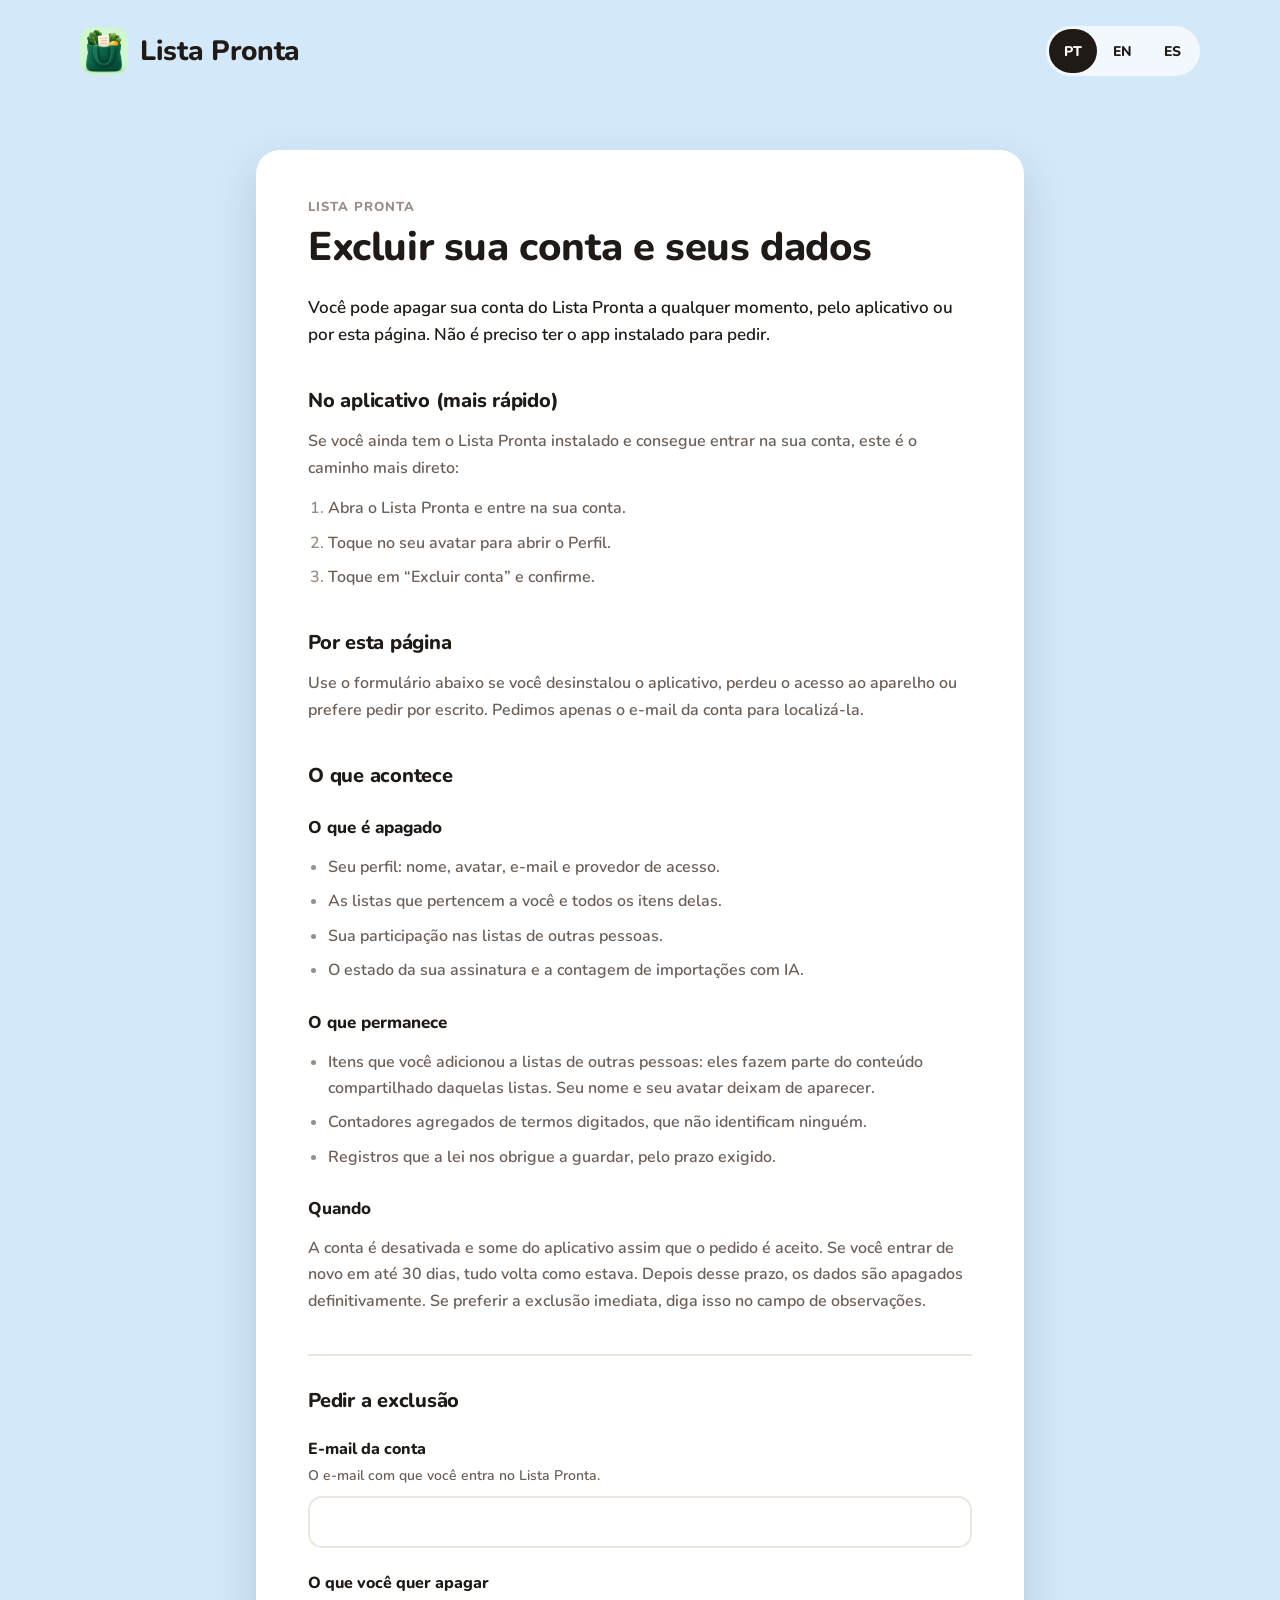
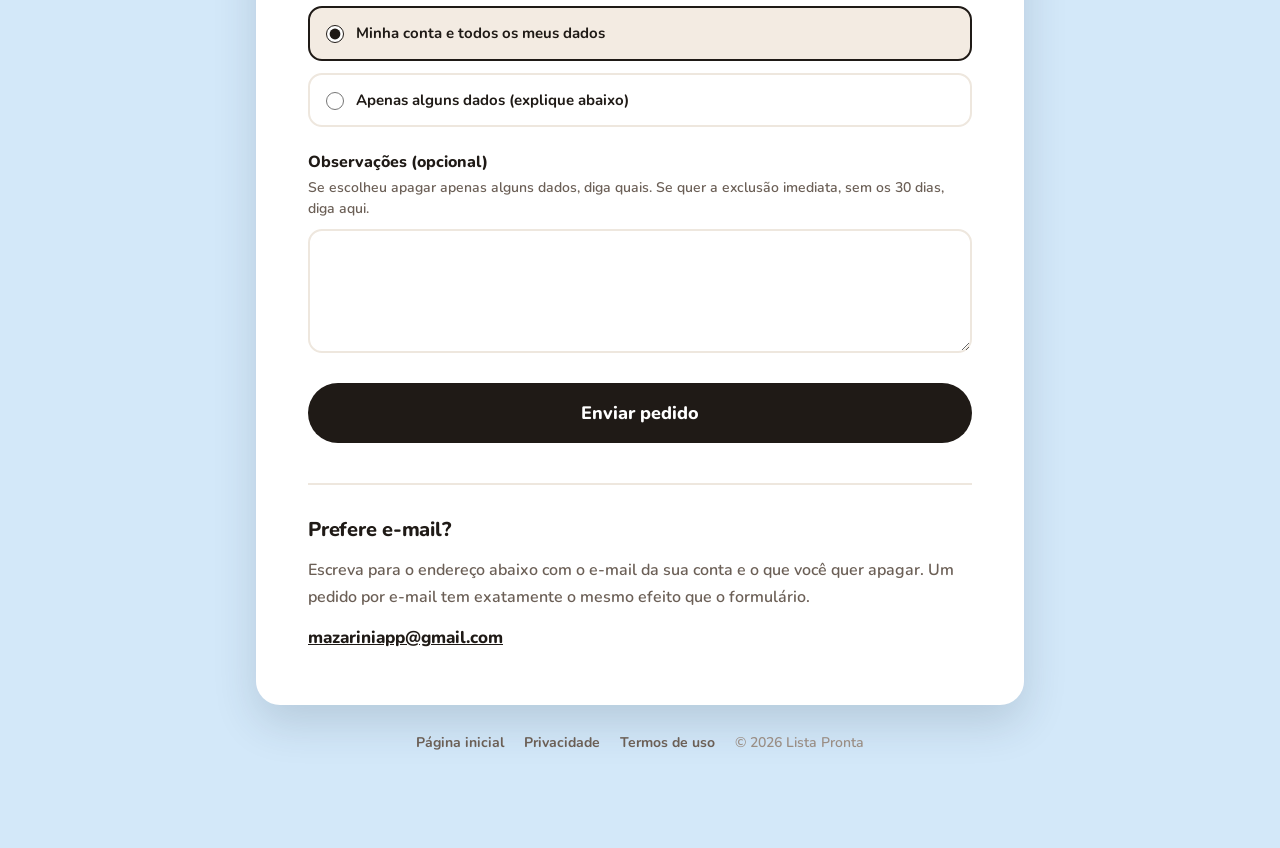
==== delete-account/index.html @ 295ca9d0 "Add the deletion-request page for Play's account deletion requirement Play requires a way to ask for" ====
<!doctype html>
<html lang="pt-BR">
<head>
<meta charset="utf-8">
<meta name="viewport" content="width=device-width, initial-scale=1">
<title>Excluir sua conta e seus dados — Lista Pronta</title>
<meta name="description" content="Peça a exclusão da sua conta do Lista Pronta e de todos os seus dados, pelo aplicativo ou por esta página.">
<meta name="theme-color" content="#D3E8F9">
<link rel="icon" href="/assets/appicon.webp" type="image/webp">
<link rel="apple-touch-icon" href="/assets/appicon.webp">
<link rel="canonical" href="https://listapronta.app/delete-account/">
<meta property="og:type" content="article">
<meta property="og:title" content="Excluir sua conta e seus dados — Lista Pronta">
<meta property="og:description" content="Peça a exclusão da sua conta do Lista Pronta e de todos os seus dados.">
<meta property="og:url" content="https://listapronta.app/delete-account/">
<meta property="og:image" content="https://listapronta.app/assets/appicon.webp">
<link rel="preconnect" href="https://fonts.googleapis.com">
<link rel="preconnect" href="https://fonts.gstatic.com" crossorigin>
<link rel="stylesheet" href="https://fonts.googleapis.com/css2?family=Nunito:wght@600;700;800&display=swap">
<link rel="stylesheet" href="/styles.css">
<link rel="stylesheet" href="/legal.css">
</head>
<body>

<header class="site-header">
  <div class="site-header__inner">
    <a class="brand" href="/">
      <img class="brand__mark" src="/assets/appicon.webp" alt="" width="48" height="48">
      <span class="brand__word">Lista Pronta</span>
    </a>
    <div class="langs" role="group" aria-label="Idioma" data-i18n-aria-label="lang_label" data-langs></div>
  </div>
</header>

<main class="section legal">
  <div class="legal__inner">
    <article class="legal__sheet">

      <p class="legal__kicker" data-i18n="kicker">Lista Pronta</p>
      <h1 class="legal__title" data-i18n="h1">Excluir sua conta e seus dados</h1>
      <p class="legal__lead" data-i18n="lead">Você pode apagar sua conta do Lista Pronta a qualquer momento, pelo aplicativo ou por esta página. Não é preciso ter o app instalado para pedir.</p>

      <div class="prose">

        <h2 data-i18n="inapp_h">No aplicativo (mais rápido)</h2>
        <p data-i18n="inapp_p">Se você ainda tem o Lista Pronta instalado e consegue entrar na sua conta, este é o caminho mais direto:</p>
        <ol data-i18n-list="inapp_steps">
          <li>Abra o Lista Pronta e entre na sua conta.</li>
          <li>Toque no seu avatar para abrir o Perfil.</li>
          <li>Toque em “Excluir conta” e confirme.</li>
        </ol>

        <h2 data-i18n="web_h">Por esta página</h2>
        <p data-i18n="web_p">Use o formulário abaixo se você desinstalou o aplicativo, perdeu o acesso ao aparelho ou prefere pedir por escrito. Pedimos apenas o e-mail da conta para localizá-la.</p>

        <h2 data-i18n="what_h">O que acontece</h2>

        <h3 data-i18n="deleted_h">O que é apagado</h3>
        <ul data-i18n-list="deleted">
          <li>Seu perfil: nome, avatar, e-mail e provedor de acesso.</li>
          <li>As listas que pertencem a você e todos os itens delas.</li>
          <li>Sua participação nas listas de outras pessoas.</li>
          <li>O estado da sua assinatura e a contagem de importações com IA.</li>
        </ul>

        <h3 data-i18n="kept_h">O que permanece</h3>
        <ul data-i18n-list="kept">
          <li>Itens que você adicionou a listas de outras pessoas: eles fazem parte do conteúdo compartilhado daquelas listas. Seu nome e seu avatar deixam de aparecer.</li>
          <li>Contadores agregados de termos digitados, que não identificam ninguém.</li>
          <li>Registros que a lei nos obrigue a guardar, pelo prazo exigido.</li>
        </ul>

        <h3 data-i18n="when_h">Quando</h3>
        <p data-i18n="when_p">A conta é desativada e some do aplicativo assim que o pedido é aceito. Se você entrar de novo em até 30 dias, tudo volta como estava. Depois desse prazo, os dados são apagados definitivamente. Se preferir a exclusão imediata, diga isso no campo de observações.</p>

      </div>

      <!-- ============================================================== the form -->
      <section class="req" aria-labelledby="req-title">
        <h2 class="req__title" id="req-title" data-i18n="form_h">Pedir a exclusão</h2>

        <form class="req__form" id="req-form" novalidate hidden>
          <div class="req-field">
            <label class="req-field__label" for="req-email" data-i18n="label_email">E-mail da conta</label>
            <p class="req-field__hint" id="req-email-hint" data-i18n="hint_email">O e-mail com que você entra no Lista Pronta.</p>
            <input class="req-field__input" id="req-email" name="email" type="email" inputmode="email"
                   autocomplete="email" maxlength="254" aria-describedby="req-email-hint"
                   required>
            <p class="req-field__error" id="req-email-error" hidden></p>
          </div>

          <fieldset class="req-field req-field--group">
            <legend class="req-field__label" data-i18n="label_scope">O que você quer apagar</legend>
            <label class="choice">
              <input type="radio" name="scope" value="account" checked>
              <span class="choice__text" data-i18n="scope_account">Minha conta e todos os meus dados</span>
            </label>
            <label class="choice">
              <input type="radio" name="scope" value="data">
              <span class="choice__text" data-i18n="scope_data">Apenas alguns dados (explique abaixo)</span>
            </label>
            <p class="req-field__error" id="req-scope-error" hidden></p>
          </fieldset>

          <div class="req-field">
            <label class="req-field__label" for="req-details" data-i18n="label_details">Observações (opcional)</label>
            <p class="req-field__hint" id="req-details-hint" data-i18n="hint_details">Se escolheu apagar apenas alguns dados, diga quais. Se quer a exclusão imediata, sem os 30 dias, diga aqui.</p>
            <textarea class="req-field__input req-field__input--area" id="req-details" name="details" rows="4"
                      maxlength="1000" aria-describedby="req-details-hint"></textarea>
            <p class="req-field__error" id="req-details-error" hidden></p>
          </div>

          <button class="btn btn--ink btn--full" id="req-submit" type="submit" data-i18n="submit">Enviar pedido</button>
        </form>

        <!-- Result states, all hidden until the form answers. -->
        <div class="req__state" id="req-state" role="status" aria-live="polite" hidden>
          <h3 class="req__state-title" id="req-state-title"></h3>
          <p class="req__state-body" id="req-state-body"></p>
          <p class="req__state-note" id="req-state-note" hidden></p>
          <button class="btn btn--outline btn--full" id="req-state-action" type="button" hidden></button>
        </div>
      </section>

      <!-- The e-mail route. Always visible, and the only route when JS or the backend is away. -->
      <section class="req-fallback" aria-labelledby="fallback-title">
        <h2 class="req__title" id="fallback-title" data-i18n="fallback_h">Prefere e-mail?</h2>
        <p class="req-fallback__body" data-i18n="fallback_p">Escreva para o endereço abaixo com o e-mail da sua conta e o que você quer apagar. Um pedido por e-mail tem exatamente o mesmo efeito que o formulário.</p>
        <p class="req-fallback__mail">
          <a href="mailto:mazariniapp@gmail.com?subject=Exclus%C3%A3o%20de%20conta%20%E2%80%94%20Lista%20Pronta">mazariniapp@gmail.com</a>
        </p>
      </section>

    </article>
  </div>

  <p class="legal-foot">
    <a href="/" data-i18n="foot_home">Página inicial</a>
    <a href="/privacy/" data-i18n="foot_privacy">Privacidade</a>
    <a href="/terms/" data-i18n="foot_terms">Termos de uso</a>
    <span class="legal-foot__legal">© 2026 Lista Pronta</span>
  </p>
</main>

<script type="module" src="request.js"></script>
</body>
</html>
---- styles.css ----
/* Lista Pronta — listapronta.app
   Tokens lifted from the app theme (ListaColors.kt / Typography.kt) and the
   "Lista Pronta — Web and Sharing Explorations" canvas. Plain CSS, no build step. */

/* ---------------------------------------------------------------- tokens */
:root {
  --ink: #1F1A16;
  --muted: #6B5F56;
  --faint: #9A8E85;
  --paper: #FFFFFF;
  --soft: #F3EBE2;
  --line: #EEE7DE;
  --disabled: #DDD5CC;
  --badge-bg: #F6EFE6;
  --checked-ink: #8E837A;

  --ground: #D3E8F9;        /* sky ground — landing page */
  --ground-mint: #D4EFDA;   /* mint ground — invitation page */
  --icon-green: #CEF7CE;

  --accent: #7CC0F0;        /* sky */
  --coral: #F2705C;
  --mint: #7FCB8F;
  --butter: #F7C948;
  --lilac: #B69BEF;
  --danger: #C8372D;

  --card-shadow: 0 8px 20px rgba(60, 40, 10, 0.10);
  --pill-shadow: 0 12px 28px rgba(80, 40, 20, 0.18);
  --card-shadow-lg: 0 18px 44px rgba(30, 50, 70, 0.16);
  --dialog-shadow: 0 20px 48px rgba(30, 50, 70, 0.22);

  --font: 'Nunito', 'Trebuchet MS', 'Segoe UI', system-ui, -apple-system, sans-serif;

  --pad-x: 1.25rem;         /* 20px — mobile gutter */
  --wrap: 80rem;            /* 1280px */
}

@media (min-width: 60rem) {
  :root { --pad-x: 5rem; }  /* 80px — desktop gutter */
}

* { box-sizing: border-box; }

html { -webkit-text-size-adjust: 100%; }

body {
  margin: 0;
  font-family: var(--font);
  font-weight: 600;
  color: var(--ink);
  background: var(--ground);
  -webkit-font-smoothing: antialiased;
  overflow-x: hidden;
}

img { max-width: 100%; }

h1, h2, h3, p { margin: 0; }

a { color: var(--ink); }
a:hover { color: var(--muted); }

:focus-visible {
  outline: 3px solid var(--ink);
  outline-offset: 3px;
}

.visually-hidden {
  position: absolute;
  width: 1px;
  height: 1px;
  margin: -1px;
  padding: 0;
  border: 0;
  overflow: hidden;
  clip: rect(0 0 0 0);
  clip-path: inset(50%);
  white-space: nowrap;
}

.skip-link {
  position: absolute;
  left: 0.75rem;
  top: -4rem;
  z-index: 50;
  background: var(--ink);
  color: var(--paper);
  padding: 0.75rem 1.25rem;
  border-radius: 0 0 1rem 1rem;
  font-weight: 800;
  text-decoration: none;
  transition: top 0.15s;
}
.skip-link:focus { top: 0; color: var(--paper); }

/* --------------------------------------------------------------- layout */
.section { padding-left: var(--pad-x); padding-right: var(--pad-x); }
.section__inner { max-width: var(--wrap); margin: 0 auto; }

.two-col { display: flex; flex-direction: column; gap: 2rem; align-items: stretch; }

@media (min-width: 60rem) {
  .two-col {
    display: grid;
    grid-template-columns: repeat(2, minmax(0, 1fr));
    gap: clamp(2.5rem, 5vw, 6rem);
    align-items: center;
  }
}

.stack { display: flex; flex-direction: column; }

/* ------------------------------------------------------------ typography */
.kicker {
  font-size: 0.9375rem;
  font-weight: 800;
  letter-spacing: 0.075em;
  text-transform: uppercase;
  color: var(--muted);
}

h1, .h1 {
  font-size: clamp(2.5rem, 5.5vw, 3.75rem);
  line-height: 1.1;
  font-weight: 800;
  letter-spacing: -0.015em;
  text-wrap: balance;
}

h2, .h2 {
  font-size: clamp(1.875rem, 4vw, 2.625rem);
  line-height: 1.15;
  font-weight: 800;
  letter-spacing: -0.012em;
  text-wrap: balance;
}

.lead {
  font-size: clamp(1.1875rem, 1.8vw, 1.375rem);
  line-height: 1.5;
  font-weight: 600;
  color: var(--muted);
  text-wrap: pretty;
}
.lead--ink { color: var(--ink); }

.text-block { display: flex; flex-direction: column; gap: 0.875rem; align-items: flex-start; }
.text-block--center { align-items: center; text-align: center; }

@media (min-width: 60rem) {
  .text-block { gap: 1.125rem; }
}

.section-label {
  font-size: 1rem;
  font-weight: 800;
  color: rgba(31, 26, 22, 0.7);
  text-transform: uppercase;
  letter-spacing: 0.0625em;
}

/* -------------------------------------------------------------- buttons */
.btn {
  display: inline-flex;
  align-items: center;
  justify-content: center;
  gap: 0.75rem;
  min-height: 3.5rem;
  padding: 0 1.625rem;
  border-radius: 999px;
  font-family: inherit;
  font-size: 1.125rem;
  font-weight: 800;
  text-decoration: none;
  white-space: nowrap;
  cursor: pointer;
  border: 0;
  background: none;
  color: var(--ink);
}

/* Official Google Play badge. Google's artwork is used unmodified and only
   scaled, as the Play badge guidelines require; the files are the 646x250
   PNGs from Google under assets/play/. */
.play-badge {
  display: inline-flex;
  align-items: center;
  justify-content: center;
  line-height: 0;
  text-decoration: none;
  border-radius: 0.5rem;
  flex: 0 0 auto;
}
.play-badge__img {
  display: block;
  height: var(--badge-h, 3.75rem);   /* 60px — the height the old CTA pill had */
  width: auto;
  max-width: none;                   /* never squeeze Google's artwork */
}
.play-badge--sm .play-badge__img { --badge-h: 2.75rem; }
/* The legacy PNG badge (English) carries much more built-in clear space than
   the current SVG artwork, so it is scaled up to read at the same size. */
.play-badge__img[src$=".png"] { height: calc(var(--badge-h, 3.75rem) * 1.625); }
.play-badge--block { display: flex; width: max-content; margin-inline: auto; }

.btn--ink {
  background: var(--ink);
  color: var(--paper);
  min-height: 3.75rem;
  font-size: 1.125rem;
}
.btn--ink:hover { color: var(--paper); background: #2c2520; }

.btn--outline {
  border: 3px solid var(--ink);
  background: transparent;
  padding: 0 1.5rem;
}
.btn--outline:hover { background: rgba(31, 26, 22, 0.06); color: var(--ink); }

.btn--sm { min-height: 3rem; font-size: 1rem; padding: 0 1.125rem 0 0.875rem; }
.btn--full { width: 100%; }

.btn svg { flex-shrink: 0; }

[aria-disabled="true"] { cursor: default; }

/* ---------------------------------------------------------------- header */
.site-header { padding: 1.125rem var(--pad-x) 0; }

.site-header__inner {
  max-width: 90rem;
  margin: 0 auto;
  display: flex;
  align-items: center;
  justify-content: space-between;
  gap: 0.625rem;
}

.brand { display: flex; align-items: center; gap: 0.75rem; text-decoration: none; }
.brand__mark { width: 2.5rem; height: 2.5rem; border-radius: 0.6875rem; display: block; }
.brand__word { font-size: 1.375rem; font-weight: 800; letter-spacing: -0.012em; white-space: nowrap; }

.site-header__nav { display: none; }

.site-header__langs { display: flex; justify-content: flex-end; padding: 0.625rem 0 0; }

@media (min-width: 60rem) {
  .site-header { padding: 1.625rem var(--pad-x); }
  .brand__mark { width: 3rem; height: 3rem; border-radius: 0.8125rem; }
  .brand__word { font-size: 1.75rem; }
  .site-header__nav {
    display: flex;
    align-items: center;
    gap: 2rem;
    font-size: 1.125rem;
    font-weight: 700;
  }
  .site-header__nav a { text-decoration: none; padding: 0.625rem 0.25rem; }
  .site-header__langs { display: none; }
}

/* language pills */
.langs {
  display: inline-flex;
  gap: 2px;
  padding: 3px;
  border-radius: 999px;
  background: rgba(255, 255, 255, 0.7);
}

.lang {
  min-height: 2.75rem;
  min-width: 3rem;
  padding: 0 0.625rem;
  border: 0;
  border-radius: 999px;
  background: transparent;
  font-family: inherit;
  font-size: 0.875rem;
  font-weight: 800;
  letter-spacing: 0.035em;
  color: var(--ink);
  cursor: pointer;
  text-decoration: none;
  display: inline-flex;
  align-items: center;
  justify-content: center;
}
.lang[aria-pressed="true"] { background: var(--ink); color: var(--paper); }

/* ------------------------------------------------------------------ hero */
.hero { padding-top: 2.25rem; padding-bottom: 5rem; }

@media (min-width: 60rem) {
  .hero { padding-top: 3.5rem; padding-bottom: 7.5rem; }
}

.hero__text {
  display: flex;
  flex-direction: column;
  gap: 1.25rem;
  align-items: center;
  text-align: center;
}

.hero__tag { display: flex; flex-direction: column; align-items: center; gap: 0.875rem; }
.hero__tag-text { font-size: 1rem; font-weight: 800; color: var(--muted); }

.hero__ctas { display: flex; flex-direction: column; gap: 0.875rem; width: 100%; margin-top: 0.375rem; align-items: center; }
.hero__note { font-size: 0.9375rem; font-weight: 700; color: var(--muted); }
.hero__art { display: flex; justify-content: center; }

@media (min-width: 60rem) {
  .hero__text { gap: 1.625rem; align-items: flex-start; text-align: left; }
  .hero__tag { flex-direction: row; }
  .hero__ctas { flex-direction: row; flex-wrap: wrap; width: auto; align-items: center; }
  .hero__art { justify-content: flex-end; }
}

/* --------------------------------------------------------------- avatars */
.avatar {
  border-radius: 50%;
  overflow: hidden;
  flex-shrink: 0;
  background: var(--soft);
  box-shadow: 0 0 0 3px var(--paper);
  width: 2.75rem;
  height: 2.75rem;
}
.avatar img { width: 100%; height: 100%; display: block; object-fit: cover; }
.avatar--flat { box-shadow: none; }
.avatar--thin { box-shadow: 0 0 0 2px var(--paper); }

.avatar-stack { display: flex; align-items: center; }
.avatar-stack .avatar + .avatar { margin-left: -0.75rem; }

.avatar-stack--hero .avatar { width: 3.25rem; height: 3.25rem; margin-left: 0; }
.avatar-stack--hero .avatar + .avatar { margin-left: -0.9rem; }

@media (min-width: 60rem) {
  .avatar-stack--hero .avatar { width: 3.75rem; height: 3.75rem; }
  .avatar-stack--hero .avatar + .avatar { margin-left: -1.05rem; }
}

.avatar-stack--card .avatar { width: 2.25rem; height: 2.25rem; }
@media (min-width: 60rem) {
  .avatar-stack--card .avatar { width: 2.75rem; height: 2.75rem; }
  .avatar-stack--card .avatar + .avatar { margin-left: -0.875rem; }
}

/* ------------------------------------------------------------ paper card */
.papercard { position: relative; padding-bottom: 0.625rem; width: 100%; }

.papercard::before,
.papercard::after {
  content: "";
  position: absolute;
  background: var(--paper);
  border-radius: 1.75rem;
}
.papercard::before { left: 0.625rem; right: 0.625rem; top: 0.375rem; bottom: 0.25rem; opacity: 0.55; transform: rotate(2deg); }
.papercard::after { left: 0.25rem; right: 0.25rem; top: 0.1875rem; bottom: 0.4375rem; opacity: 0.8; transform: rotate(-1deg); }

.papercard__front {
  position: relative;
  z-index: 1;
  background: var(--soft);
  border-radius: 1.75rem;
  padding: 1.625rem 1.125rem 1.125rem;
  box-shadow: var(--card-shadow-lg);
  display: flex;
  flex-direction: column;
  gap: 0.875rem;
}

.tape {
  position: absolute;
  left: 1.375rem;
  top: -0.5625rem;
  width: 4rem;
  height: 1rem;
  border-radius: 3px;
  transform: rotate(-4deg);
  opacity: 0.95;
  background: var(--accent);
}
.tape--coral { background: var(--coral); }
.tape--lilac { background: var(--lilac); }
.tape--mint { background: var(--mint); }

.listcard { max-width: 35rem; }

.listcard__head {
  display: flex;
  align-items: center;
  justify-content: space-between;
  gap: 0.75rem;
  padding: 0 0.375rem;
}
.listcard__title { font-size: 1.375rem; font-weight: 800; line-height: 1.25; }
@media (min-width: 60rem) { .listcard__title { font-size: 1.625rem; } }

/* -------------------------------------------------------------- progress */
.progress { display: flex; align-items: center; gap: 0.75rem; padding: 0 0.375rem; }
.progress__track {
  flex-grow: 1;
  height: 1rem;
  border-radius: 0.5rem;
  background: rgba(255, 255, 255, 0.7);
  overflow: hidden;
}
.progress__fill { height: 100%; background: var(--accent); border-radius: 0.5rem; transition: width 0.3s; }
.progress__label { font-size: 1.125rem; font-weight: 800; white-space: nowrap; }

/* ------------------------------------------------------------- list rows */
.rows { display: flex; flex-direction: column; gap: 0.5rem; }

.row {
  display: flex;
  align-items: center;
  gap: 0.875rem;
  background: var(--paper);
  border-radius: 1.25rem;
  padding: 0.8125rem 1rem 0.8125rem 0.625rem;
  min-height: 4rem;
  border-left: 6px solid var(--accent);
  text-align: left;
  width: 100%;
  font-family: inherit;
  border-top: 0;
  border-right: 0;
  border-bottom: 0;
  cursor: pointer;
  color: var(--ink);
}
button.row { -webkit-appearance: none; appearance: none; }

.row[data-checked="true"] {
  background: rgba(255, 255, 255, 0.55);
  border-left-color: transparent;
}

.row__box {
  width: 2.375rem;
  height: 2.375rem;
  border-radius: 0.75rem;
  background: var(--paper);
  border: 3px solid var(--ink);
  display: flex;
  align-items: center;
  justify-content: center;
  flex-shrink: 0;
}
.row[data-checked="true"] .row__box { background: var(--ink); }
.row__box svg { display: none; }
.row[data-checked="true"] .row__box svg { display: block; }

.row__body { flex-grow: 1; min-width: 0; }
.row__name {
  font-size: 1.25rem;
  font-weight: 700;
  line-height: 1.3;
  white-space: nowrap;
  overflow: hidden;
  text-overflow: ellipsis;
}
@media (min-width: 60rem) { .row__name { font-size: 1.375rem; } }

.row[data-checked="true"] .row__name { color: var(--checked-ink); text-decoration: line-through; }

.row__qty { font-size: 0.875rem; font-weight: 700; color: var(--faint); line-height: 1.15; margin-top: 2px; }

.row__marker {
  width: 1.75rem;
  height: 1.75rem;
  border-radius: 50%;
  overflow: hidden;
  flex-shrink: 0;
  box-shadow: 0 0 0 2px var(--paper);
  display: none;
}
.row__marker img { width: 100%; height: 100%; display: block; }
.row[data-checked="true"] .row__marker { display: block; }

.row__price {
  font-size: 0.875rem;
  font-weight: 800;
  color: var(--muted);
  background: var(--soft);
  border-radius: 0.625rem;
  padding: 5px 9px;
  white-space: nowrap;
}
.row[data-checked="true"] .row__price { background: rgba(31, 26, 22, 0.06); color: var(--checked-ink); }

.badge {
  width: 2.25rem;
  height: 2.25rem;
  border-radius: 50%;
  background: var(--badge-bg);
  display: flex;
  align-items: center;
  justify-content: center;
  flex-shrink: 0;
}
.badge img { width: 80%; height: 80%; display: block; }
.row[data-checked="true"] .badge { opacity: 0.45; }

/* the "add item" pill */
.pill {
  min-height: 4.5rem;
  padding: 0.5rem 1.375rem 0.5rem 0.5rem;
  border-radius: 999px;
  background: var(--paper);
  display: inline-flex;
  align-items: center;
  gap: 0.875rem;
  box-shadow: var(--pill-shadow);
  border: 1.5px solid rgba(31, 26, 22, 0.12);
  font-size: 1.125rem;
  font-weight: 800;
}
.pill__icon {
  width: 3.5rem;
  height: 3.5rem;
  border-radius: 1.375rem;
  background: var(--ink);
  display: flex;
  align-items: center;
  justify-content: center;
  flex-shrink: 0;
}
.pill__label { display: flex; align-items: flex-start; }
.pill__spark { margin-left: -0.5rem; margin-top: -0.5rem; }

.listcard__pill { display: flex; justify-content: center; padding-top: 0.375rem; }

/* --------------------------------------------------- how it works / phones */
.how {
  background: var(--paper);
  padding: 3.5rem var(--pad-x) 4rem;
}
@media (min-width: 60rem) {
  .how { padding: 6rem var(--pad-x) 6.5rem; }
}

.how__inner {
  max-width: var(--wrap);
  margin: 0 auto;
  display: flex;
  flex-direction: column;
  align-items: center;
  gap: 2.25rem;
}
@media (min-width: 60rem) { .how__inner { gap: 3.5rem; } }

.how__text { max-width: 47.5rem; }

.phones { display: flex; flex-direction: column; align-items: center; gap: 2rem; }
@media (min-width: 60rem) {
  .phones { flex-direction: row; justify-content: center; gap: 3.5rem; flex-wrap: wrap; }
}

.phone-figure { display: flex; flex-direction: column; align-items: center; gap: 0.75rem; margin: 0; }
.phone-figure figcaption { font-size: 1rem; font-weight: 800; color: var(--muted); }
@media (min-width: 60rem) {
  .phone-figure { gap: 1rem; }
  .phone-figure figcaption { font-size: 1.125rem; }
}

.phone {
  --s: 0.62;
  width: calc(410px * var(--s));
  height: calc(864px * var(--s));
  border-radius: calc(56px * var(--s));
  background: var(--ink);
  padding: calc(10px * var(--s));
  box-shadow: 0 24px 60px rgba(60, 40, 10, 0.22);
  flex-shrink: 0;
}
@media (min-width: 60rem) { .phone { --s: 0.78; } }

.phone__screen {
  width: calc(390px * var(--s));
  height: calc(844px * var(--s));
  border-radius: calc(46px * var(--s));
  overflow: hidden;
  position: relative;
}
.phone__inner {
  width: 390px;
  height: 844px;
  transform: scale(var(--s));
  transform-origin: 0 0;
  text-align: left;
}

/* ---------------------------------------------------------- feature cards */
.feature { padding-top: 5.5rem; }
@media (min-width: 60rem) { .feature { padding-top: 8rem; } }

.feature__art { display: flex; justify-content: center; }
@media (min-width: 60rem) { .feature__art { justify-content: flex-end; } }

.softcard {
  position: relative;
  background: var(--soft);
  border-radius: 1.75rem;
  padding: 1.625rem 1.125rem 1.125rem;
  box-shadow: var(--card-shadow-lg);
  display: flex;
  flex-direction: column;
  gap: 0.875rem;
  width: 100%;
  max-width: 32.5rem;
}

.member {
  display: flex;
  align-items: center;
  gap: 0.875rem;
  background: var(--paper);
  border-radius: 1.25rem;
  padding: 0.75rem 1rem;
  min-height: 4rem;
}
.member__name { font-size: 1.1875rem; font-weight: 800; }
.member__role { font-size: 0.875rem; font-weight: 600; color: var(--muted); }

.invite-btn {
  min-height: 3.75rem;
  border-radius: 999px;
  background: var(--ink);
  color: var(--paper);
  display: flex;
  align-items: center;
  justify-content: center;
  gap: 0.625rem;
  font-size: 1.125rem;
  font-weight: 800;
  margin-top: 0.25rem;
}
.invite-hint { font-size: 0.875rem; font-weight: 600; color: var(--muted); text-align: center; line-height: 1.45; }

/* composer (AI) */
.composer__field {
  min-height: 4rem;
  border-radius: 1.125rem;
  background: var(--paper);
  display: flex;
  align-items: center;
  padding: 0.75rem 1.25rem;
  font-size: 1.25rem;
  font-weight: 600;
  color: var(--faint);
  box-shadow: var(--card-shadow);
}

.ai-card {
  background: var(--paper);
  border-radius: 1.5rem;
  padding: 1rem 1rem 0.875rem;
  display: flex;
  flex-direction: column;
  gap: 0.75rem;
}
.ai-card__title { display: flex; align-items: center; gap: 0.5rem; font-size: 1.25rem; font-weight: 800; }
.ai-modes { display: flex; gap: 0.625rem; }
.ai-mode {
  flex: 1;
  min-height: 4.75rem;
  border-radius: 1.125rem;
  background: var(--soft);
  display: flex;
  flex-direction: column;
  align-items: center;
  justify-content: center;
  gap: 0.375rem;
  font-size: 0.875rem;
  font-weight: 800;
  text-align: center;
  padding: 0.25rem;
}
@media (min-width: 60rem) { .ai-mode { min-height: 5.5rem; font-size: 1rem; } }

.chips { display: flex; flex-wrap: wrap; gap: 0.625rem; }
.chip {
  min-height: 3rem;
  padding: 0.5rem 1.125rem;
  border-radius: 1.5rem;
  background: var(--paper);
  display: inline-flex;
  align-items: center;
  font-size: 1.0625rem;
  font-weight: 700;
  border: 1.5px solid rgba(31, 26, 22, 0.10);
}

/* ------------------------------------------------------------ details bit */
.details__grid { display: flex; flex-direction: column; gap: 1.75rem; }
@media (min-width: 60rem) {
  .details__grid {
    display: grid;
    grid-template-columns: repeat(2, minmax(0, 1fr));
    gap: 3rem;
    align-items: start;
    max-width: 68.75rem;
    margin: 0 auto;
  }
  .details__editor-wrap { padding-top: 2.25rem; }
}

.detail-list { gap: 0.75rem; }

.subtotal {
  display: flex;
  align-items: center;
  justify-content: space-between;
  padding: 0 0.5rem;
}
.subtotal--done { padding-top: 0.625rem; }
.subtotal__value { font-size: 1rem; font-weight: 800; }

.total {
  display: flex;
  align-items: center;
  justify-content: space-between;
  border-top: 2px dashed rgba(31, 26, 22, 0.25);
  padding: 0.875rem 0.5rem 0;
  margin-top: 0.25rem;
}
.total__label { font-size: 1rem; font-weight: 800; text-transform: uppercase; letter-spacing: 0.0625em; }
.total__value { font-size: 1.5rem; font-weight: 800; }

.row--detail { padding-right: 0.75rem; }
.row__select {
  display: flex;
  align-items: center;
  gap: 0.875rem;
  flex-grow: 1;
  min-width: 0;
  background: none;
  border: 0;
  padding: 0;
  font-family: inherit;
  color: inherit;
  text-align: left;
  cursor: pointer;
}
.row__check {
  background: none;
  border: 0;
  padding: 0;
  cursor: pointer;
  display: flex;
  flex-shrink: 0;
}
.row--selected { box-shadow: 0 0 0 3px var(--ink); }

@media (max-width: 37.5rem) {
  .row--detail .badge { display: none; }
}

/* editor */
.editor {
  background: var(--paper);
  border-radius: 1.75rem;
  padding: 1.375rem 1.375rem 1.25rem;
  display: flex;
  flex-direction: column;
  gap: 0.875rem;
  box-shadow: var(--dialog-shadow);
}
.editor__head { display: flex; align-items: center; justify-content: space-between; gap: 0.75rem; }
.editor__title { font-size: 1.25rem; font-weight: 800; }
.editor__cat {
  display: flex;
  align-items: center;
  gap: 2px;
  background: none;
  border: 0;
  padding: 0.25rem;
  font-family: inherit;
  color: var(--muted);
}
.editor__cat .badge { width: 2.75rem; height: 2.75rem; }

.editor__name {
  display: flex;
  align-items: center;
  min-height: 3.75rem;
  border-radius: 1.125rem;
  border: 3px solid var(--ink);
  padding: 0 1.125rem;
  font-size: 1.25rem;
  font-weight: 700;
  font-family: inherit;
  background: var(--paper);
  color: var(--ink);
  width: 100%;
}

.editor__fields { display: flex; gap: 0.5rem; }

.field {
  display: flex;
  flex-direction: column;
  justify-content: center;
  gap: 1px;
  min-height: 3.5rem;
  border-radius: 0.875rem;
  background: var(--soft);
  padding: 0.375rem 0.875rem;
  min-width: 0;
}
.field--qty { width: 5.25rem; flex-shrink: 0; }
.field--unit { flex-grow: 1; }
.field--price { width: 7rem; flex-shrink: 0; }

.field__label {
  font-size: 0.6875rem;
  font-weight: 800;
  color: var(--faint);
  text-transform: uppercase;
  letter-spacing: 0.045em;
}
.field__input {
  font-size: 1.0625rem;
  font-weight: 700;
  font-family: inherit;
  color: var(--ink);
  background: transparent;
  border: 0;
  padding: 0;
  width: 100%;
  min-width: 0;
}
.field__input:focus { outline: none; }
.field:focus-within { outline: 3px solid var(--ink); outline-offset: 2px; }

.editor__save {
  min-height: 3.75rem;
  border-radius: 999px;
  background: var(--ink);
  color: var(--paper);
  display: flex;
  align-items: center;
  justify-content: center;
  font-size: 1.125rem;
  font-weight: 800;
  border: 0;
  font-family: inherit;
  cursor: pointer;
}

.editor__actions { display: flex; align-items: center; justify-content: space-between; padding: 0 0.375rem; gap: 0.75rem; }
.editor__cancel {
  font-size: 1.0625rem;
  font-weight: 700;
  color: var(--muted);
  min-height: 2.75rem;
  display: flex;
  align-items: center;
  background: none;
  border: 0;
  font-family: inherit;
  padding: 0;
}
.editor__delete {
  display: flex;
  align-items: center;
  gap: 0.5rem;
  font-size: 1.0625rem;
  font-weight: 800;
  color: var(--danger);
  min-height: 2.75rem;
  background: none;
  border: 0;
  font-family: inherit;
  padding: 0;
}

/* ---------------------------------------------------------------- final */
.final { padding-top: 4.5rem; padding-bottom: 4.5rem; }
@media (min-width: 60rem) { .final { padding-top: 6rem; padding-bottom: 6rem; } }

.final__card {
  background: var(--paper);
  border-radius: 1.75rem;
  padding: 2.25rem 1.5rem;
  display: flex;
  flex-direction: column;
  align-items: center;
  justify-content: space-between;
  gap: 1.75rem;
  box-shadow: var(--card-shadow);
  text-align: center;
}
.final__text { display: flex; flex-direction: column; gap: 0.875rem; align-items: center; max-width: 35rem; }
.final__cta { margin-top: 0.5rem; width: 100%; }
.final__bag { width: 13.75rem; height: auto; flex-shrink: 0; }

@media (min-width: 60rem) {
  .final__card { flex-direction: row; border-radius: 2.25rem; padding: 3.5rem 4rem; gap: 3rem; text-align: left; }
  .final__text { align-items: flex-start; }
  .final__cta { width: auto; }
  .final__bag { width: 18.75rem; }
}

/* ---------------------------------------------------------------- footer */
.site-footer { background: var(--paper); padding: 2.25rem var(--pad-x) 2.5rem; }
.site-footer__inner {
  max-width: var(--wrap);
  margin: 0 auto;
  display: flex;
  flex-direction: column;
  gap: 1.375rem;
}
.site-footer__links { display: flex; flex-direction: column; gap: 1rem; }
.site-footer__links a,
.site-footer__links span { font-size: 1rem; font-weight: 700; color: var(--muted); text-decoration: none; }
.site-footer__links a:hover { color: var(--ink); text-decoration: underline; }
.site-footer__legal { font-size: 0.875rem; font-weight: 600; color: var(--faint); line-height: 1.45; }

@media (min-width: 60rem) {
  .site-footer { padding: 2.75rem var(--pad-x) 3rem; }
  .site-footer__inner { flex-direction: row; align-items: center; justify-content: space-between; gap: 1.5rem; }
  .site-footer__links { flex-direction: row; align-items: center; gap: 2rem; }
  .site-footer__links a,
  .site-footer__links span { font-size: 1.0625rem; }
  .site-footer__legal { font-size: 0.9375rem; text-align: right; }
  .site-footer__mid { display: flex; align-items: center; gap: 2rem; }
}

/* ================================================================= share */
.share-page { background: var(--ground-mint); }

.share-brand { display: flex; justify-content: center; padding: 1.375rem 1.25rem 0; }
.share-brand .brand__mark { width: 2.25rem; height: 2.25rem; border-radius: 0.625rem; }
.share-brand .brand__word { font-size: 1.25rem; }

.share-main { max-width: 24.375rem; margin: 0 auto; }

.bag-hero {
  position: relative;
  width: 15.625rem;
  height: 14.375rem;
  flex-shrink: 0;
  margin: 1.125rem auto 0;
}
.bag-hero__disc {
  position: absolute;
  left: 8%;
  right: 8%;
  top: 12%;
  bottom: 0;
  border-radius: 50%;
  background: var(--icon-green);
}
.bag-hero__bag { position: absolute; left: 0; top: 4%; width: 100%; height: auto; }
.bag-hero__avatar { position: absolute; right: -0.375rem; bottom: 0.375rem; width: 5.25rem; height: 5.25rem; box-shadow: 0 0 0 4px var(--paper); }
.bag-hero--loading .bag-hero__bag { opacity: 0.55; }
.bag-hero__skeleton {
  position: absolute;
  right: -0.375rem;
  bottom: 0.375rem;
  width: 5.25rem;
  height: 5.25rem;
  border-radius: 50%;
  background: rgba(31, 26, 22, 0.12);
  box-shadow: 0 0 0 4px var(--paper);
}

.share-head {
  padding: 1.125rem 1.5rem 0;
  display: flex;
  flex-direction: column;
  align-items: center;
  gap: 0.75rem;
  text-align: center;
}
.share-msg { font-size: 1.625rem; font-weight: 800; line-height: 1.23; }
.share-msg strong { font-weight: 800; }

.list-chip {
  display: inline-flex;
  align-items: center;
  gap: 0.625rem;
  background: var(--paper);
  border-radius: 1.125rem;
  padding: 0.625rem 1rem 0.625rem 0.75rem;
  box-shadow: var(--card-shadow);
  max-width: 100%;
}
.list-chip__dot { width: 0.875rem; height: 0.875rem; border-radius: 4px; background: var(--coral); flex-shrink: 0; }
.list-chip__name { font-size: 1.125rem; font-weight: 800; overflow: hidden; text-overflow: ellipsis; white-space: nowrap; }
.list-chip__count { font-size: 0.875rem; font-weight: 700; color: var(--muted); white-space: nowrap; }

.members-line { display: flex; align-items: center; gap: 0.625rem; }
.members-line__text { font-size: 0.875rem; font-weight: 700; color: var(--muted); }
.members-line .avatar { width: 2.25rem; height: 2.25rem; box-shadow: 0 0 0 2px var(--paper); }
.members-line .avatar + .avatar { margin-left: -0.6875rem; }

.share-body { padding: 1.5rem 1.25rem 0; display: flex; flex-direction: column; gap: 1.125rem; }

.can-card {
  background: var(--paper);
  border-radius: 1.5rem;
  padding: 1.125rem;
  display: flex;
  flex-direction: column;
  gap: 0.75rem;
  box-shadow: var(--card-shadow);
}
.can-card__title { font-size: 0.9375rem; font-weight: 800; letter-spacing: 0.0625em; text-transform: uppercase; color: var(--muted); }
.can-list { display: flex; flex-direction: column; gap: 0.625rem; margin: 0; padding: 0; list-style: none; }
.can-list li { display: flex; align-items: center; gap: 0.625rem; font-size: 1rem; font-weight: 700; line-height: 1.375; }
.can-list__tick {
  width: 1.625rem;
  height: 1.625rem;
  border-radius: 0.5rem;
  background: var(--ink);
  display: flex;
  align-items: center;
  justify-content: center;
  flex-shrink: 0;
}

.free-box {
  display: flex;
  gap: 0.625rem;
  align-items: flex-start;
  background: rgba(255, 255, 255, 0.75);
  border-radius: 1rem;
  padding: 0.75rem 0.875rem;
  font-size: 0.9375rem;
  font-weight: 700;
  line-height: 1.4;
}
.free-box svg { flex-shrink: 0; }

.cta-block { display: flex; flex-direction: column; gap: 0.625rem; }

.share-footer a { color: var(--faint); text-decoration: none; }
.share-footer a:hover { color: var(--muted); text-decoration: underline; }

.share-footer {
  text-align: center;
  font-size: 0.8125rem;
  font-weight: 600;
  color: var(--faint);
  line-height: 1.4;
  padding: 1.625rem 1.25rem 1.75rem;
}

/* state cards (invalid / gone / offline) */
.state-card {
  margin: 1.625rem 1.25rem 0;
  display: flex;
  flex-direction: column;
  align-items: center;
  gap: 0.875rem;
  text-align: center;
  padding: 0.375rem 0;
}
.state-card__icon {
  width: 6rem;
  height: 6rem;
  border-radius: 2rem;
  background: var(--paper);
  display: flex;
  align-items: center;
  justify-content: center;
  box-shadow: var(--card-shadow);
}
.state-card__img { width: 7.5rem; height: auto; }
.state-card__title { font-size: 1.5rem; font-weight: 800; line-height: 1.25; }
.state-card__body { font-size: 1rem; font-weight: 600; color: var(--muted); line-height: 1.45; padding: 0 0.25rem; }
.state-note { font-size: 1rem; font-weight: 700; line-height: 1.45; text-align: center; color: var(--muted); }

/* loading */
.loading-block {
  padding: 1.125rem 1.5rem 0;
  display: flex;
  flex-direction: column;
  align-items: center;
  gap: 1rem;
}
.loading-block__title { font-size: 1.25rem; font-weight: 800; }
.spinner {
  width: 2.75rem;
  height: 2.75rem;
  border-radius: 50%;
  border: 4px solid rgba(31, 26, 22, 0.15);
  border-top-color: var(--ink);
  animation: spin 1s linear infinite;
}
.skeleton { width: 100%; display: flex; flex-direction: column; align-items: center; gap: 0.625rem; animation: shimmer 1.4s ease-in-out infinite; }
.skeleton__bar { height: 1.375rem; border-radius: 0.6875rem; background: rgba(31, 26, 22, 0.10); }
.skeleton__bar--a { width: 82%; }
.skeleton__bar--b { width: 58%; }
.skeleton__bar--c { height: 2.75rem; border-radius: 1.125rem; background: rgba(31, 26, 22, 0.08); width: 52%; margin-top: 0.375rem; }

/* desktop invitation layout */
@media (min-width: 60rem) {
  .share-topbar {
    display: flex;
    align-items: center;
    justify-content: space-between;
    padding: 1.625rem var(--pad-x);
    max-width: 90rem;
    margin: 0 auto;
  }
  .share-topbar .brand__mark { width: 3rem; height: 3rem; border-radius: 0.8125rem; }
  .share-topbar .brand__word { font-size: 1.75rem; }
  .share-topbar__host { font-size: 1rem; font-weight: 700; color: var(--muted); }
  .share-brand { display: none; }

  .share-main { max-width: var(--wrap); padding: 1.5rem var(--pad-x) 0; }
  .share-layout {
    display: grid;
    grid-template-columns: repeat(2, minmax(0, 1fr));
    gap: 5rem;
    align-items: center;
  }
  .share-layout__art { display: flex; justify-content: center; align-items: center; }
  .share-layout__panel { display: flex; flex-direction: column; gap: 1.375rem; max-width: 32.5rem; }

  .bag-hero { width: 27.5rem; height: 25.3rem; margin: 0; }
  .bag-hero__avatar,
  .bag-hero__skeleton { width: 8.25rem; height: 8.25rem; }

  .share-kicker { font-size: 0.9375rem; font-weight: 800; letter-spacing: 0.0625em; text-transform: uppercase; color: var(--muted); }
  .share-head { padding: 0; align-items: flex-start; text-align: left; gap: 1rem; }
  .share-msg { font-size: 2.75rem; line-height: 1.14; letter-spacing: -0.012em; }
  .share-meta { display: flex; align-items: center; gap: 1rem; flex-wrap: wrap; }

  .share-body { padding: 0; gap: 1.375rem; }
  .cta-block { flex-direction: row; flex-wrap: wrap; }
  .cta-block .btn { width: auto; min-height: 3.75rem; font-size: 1.125rem; }
  .desktop-note { font-size: 0.875rem; font-weight: 600; color: var(--muted); line-height: 1.45; }

  .state-card { margin: 0; align-items: flex-start; text-align: left; }
  .share-footer { padding-top: 2.5rem; }
}

.desktop-note { display: none; }
@media (min-width: 60rem) { .desktop-note { display: block; } }

.share-kicker { display: none; }
@media (min-width: 60rem) { .share-kicker { display: block; } }

/* --------------------------------------------------------------- motion */
@keyframes join { from { transform: translateX(-28px) scale(0.6); opacity: 0; } }
@keyframes pop { from { transform: scale(0); opacity: 0; } }
@keyframes spin { to { transform: rotate(360deg); } }
@keyframes shimmer { 50% { opacity: 0.55; } }

.join {
  animation: join 0.55s cubic-bezier(0.2, 0, 0, 1) both;
  animation-delay: calc(0.4s + var(--i, 0) * 0.5s);
}

.pop { animation: pop 0.28s cubic-bezier(0.2, 0, 0, 1) both; }

@media (prefers-reduced-motion: reduce) {
  .join, .pop, .spinner, .skeleton { animation: none; }
  .progress__fill { transition: none; }
  .skip-link { transition: none; }
}

.reduce-motion .join,
.reduce-motion .pop,
.reduce-motion .spinner,
.reduce-motion .skeleton { animation: none; }

/* ---------------------------------------------------- late adjustments */
.site-header__cta-mobile { display: inline-flex; }
@media (min-width: 60rem) { .site-header__cta-mobile { display: none; } }

.row__check { padding: 0.1875rem; border-radius: 0.9375rem; }
.row--detail { padding-left: 0.375rem; }
.row--detail .row__select { padding: 0.25rem 0; min-height: 2.75rem; }

/* [hidden] must beat the layout display rules above */
[hidden] { display: none !important; }

@media (min-width: 60rem) {
  .share-page[data-state="invalid"] .share-layout,
  .share-page[data-state="gone"] .share-layout,
  .share-page[data-state="offline"] .share-layout {
    grid-template-columns: minmax(0, 34rem);
    justify-content: center;
  }
  .share-page[data-state="invalid"] .state-card,
  .share-page[data-state="gone"] .state-card,
  .share-page[data-state="offline"] .state-card { align-items: center; text-align: center; }
}

/* spans used as boxes need an explicit box display */
.progress__track,
.progress__fill,
.row__name,
.row__qty,
.member__name,
.member__role,
.list-chip__name,
.skeleton__bar,
.bag-hero__disc { display: block; }

/* share: list chip + members line — stacked on phones, side by side on desktop */
.share-meta { display: flex; flex-direction: column; align-items: center; gap: 0.75rem; max-width: 100%; }
@media (min-width: 60rem) {
  .share-meta { flex-direction: row; align-items: center; gap: 1rem; flex-wrap: wrap; }
}

/* the desktop top bar belongs to the desktop layout only */
.share-topbar { display: none; }
@media (min-width: 60rem) { .share-topbar { display: flex; } }

/* the error card keeps the page gutter on phones (as in the Convite artboards) */
.state-card { margin: 0; }
#state-error .papercard { margin: 1.625rem 1.25rem 0; width: auto; }
@media (min-width: 60rem) { #state-error .papercard { margin: 0; } }
---- legal.css ----
/* Lista Pronta — styles for the legal pages (/privacy/, /terms/).
   Loaded after styles.css; reuses its tokens. Plain CSS, no build step. */

.legal { padding-top: 2rem; padding-bottom: 4rem; }

@media (min-width: 60rem) {
  .legal { padding-top: 3rem; padding-bottom: 6rem; }
}

.legal__inner { max-width: 48rem; margin: 0 auto; }

.legal__sheet {
  background: var(--paper);
  border-radius: 1.5rem;
  box-shadow: var(--card-shadow-lg);
  padding: 2rem 1.5rem 2.5rem;
}

@media (min-width: 48rem) {
  .legal__sheet { padding: 3rem 3.25rem 3.5rem; }
}

.legal__kicker {
  font-size: 0.8125rem;
  font-weight: 800;
  letter-spacing: 0.08em;
  text-transform: uppercase;
  color: var(--faint);
}

.legal__title {
  margin-top: 0.5rem;
  font-size: 1.875rem;
  font-weight: 800;
  line-height: 1.15;
  letter-spacing: -0.01em;
}

@media (min-width: 48rem) {
  .legal__title { font-size: 2.5rem; }
}

.legal__meta {
  margin-top: 0.875rem;
  font-size: 0.9375rem;
  font-weight: 600;
  color: var(--muted);
  line-height: 1.5;
}

.legal__lead {
  margin-top: 1.5rem;
  font-size: 1.0625rem;
  font-weight: 600;
  color: var(--ink);
  line-height: 1.6;
}

/* table of contents */
.legal__toc {
  margin-top: 2rem;
  padding: 1.25rem 1.375rem;
  background: var(--soft);
  border-radius: 1rem;
}

.legal__toc h2 {
  font-size: 0.8125rem;
  font-weight: 800;
  letter-spacing: 0.08em;
  text-transform: uppercase;
  color: var(--muted);
}

.legal__toc ol {
  margin: 0.75rem 0 0;
  padding-left: 1.25rem;
  columns: 1;
  font-size: 0.9375rem;
  line-height: 1.9;
}

@media (min-width: 40rem) {
  .legal__toc ol { columns: 2; column-gap: 2rem; }
}

.legal__toc li { break-inside: avoid; }
.legal__toc a { color: var(--muted); text-decoration: none; font-weight: 700; }
.legal__toc a:hover { color: var(--ink); text-decoration: underline; }

/* prose */
.prose { margin-top: 2.25rem; }

.prose h2 {
  margin-top: 2.5rem;
  font-size: 1.25rem;
  font-weight: 800;
  line-height: 1.3;
  scroll-margin-top: 1.5rem;
}

.prose h3 {
  margin-top: 1.75rem;
  font-size: 1.0625rem;
  font-weight: 800;
  line-height: 1.35;
  color: var(--ink);
}

.prose p,
.prose ul,
.prose ol {
  margin-top: 0.875rem;
  font-size: 1rem;
  font-weight: 600;
  line-height: 1.65;
  color: var(--muted);
}

.prose ul,
.prose ol { padding-left: 1.25rem; }

.prose li { margin-top: 0.5rem; }

.prose li::marker { color: var(--faint); }

.prose strong { color: var(--ink); font-weight: 800; }

.prose a { color: var(--ink); font-weight: 700; }

.prose hr {
  margin-top: 2.5rem;
  border: 0;
  border-top: 2px solid var(--line);
}

/* definition-style rows used for the "what we collect" blocks */
.legal-table {
  margin-top: 1.25rem;
  width: 100%;
  border-collapse: collapse;
  font-size: 0.9375rem;
  font-weight: 600;
  color: var(--muted);
  line-height: 1.55;
}

.legal-table th,
.legal-table td {
  text-align: left;
  vertical-align: top;
  padding: 0.75rem 0.75rem 0.75rem 0;
  border-bottom: 1px solid var(--line);
}

.legal-table th {
  color: var(--ink);
  font-weight: 800;
  width: 38%;
}

.legal-table thead th {
  font-size: 0.8125rem;
  letter-spacing: 0.04em;
  text-transform: uppercase;
  color: var(--faint);
  border-bottom: 2px solid var(--line);
}

.legal-table__scroll { overflow-x: auto; }

/* highlighted callout */
.legal-note {
  margin-top: 1.5rem;
  padding: 1.125rem 1.25rem;
  background: var(--badge-bg);
  border-left: 6px solid var(--butter);
  border-radius: 0 1rem 1rem 0;
}

.legal-note p { margin-top: 0; color: var(--ink); }
.legal-note p + p { margin-top: 0.625rem; }

/* key-points list at the top */
.legal-points {
  margin-top: 1.5rem;
  padding: 0;
  list-style: none;
  display: grid;
  gap: 0.75rem;
}

.legal-points li {
  margin: 0;
  padding: 0.875rem 1rem 0.875rem 2.75rem;
  position: relative;
  background: var(--soft);
  border-radius: 0.875rem;
  font-size: 0.9375rem;
  font-weight: 700;
  color: var(--ink);
  line-height: 1.5;
}

.legal-points li::before {
  content: "";
  position: absolute;
  left: 1rem;
  top: 1.125rem;
  width: 0.75rem;
  height: 0.75rem;
  border-radius: 999px;
  background: var(--mint);
}

/* footer of the legal pages */
.legal-foot {
  max-width: 48rem;
  margin: 1.75rem auto 0;
  display: flex;
  flex-wrap: wrap;
  align-items: center;
  justify-content: center;
  gap: 0.5rem 1.25rem;
  font-size: 0.875rem;
  font-weight: 700;
  color: var(--muted);
}

.legal-foot a { color: var(--muted); text-decoration: none; }
.legal-foot a:hover { color: var(--ink); text-decoration: underline; }

.legal-foot__legal { color: var(--faint); font-weight: 600; }

/* the header language pills sit on their own row on this page */
.legal-header__langs { display: flex; justify-content: flex-end; }

/* ------------------------------------------- deletion request form (/delete-account/) */

.req { margin-top: 2.5rem; padding-top: 2rem; border-top: 2px solid var(--line); }

.req__title { font-size: 1.25rem; font-weight: 800; line-height: 1.3; }

.req__form { margin-top: 1.5rem; display: grid; gap: 1.5rem; }

.req-field { display: block; margin: 0; padding: 0; border: 0; }

.req-field--group { min-width: 0; }

.req-field__label {
  display: block;
  padding: 0;
  font-size: 1rem;
  font-weight: 800;
  color: var(--ink);
  line-height: 1.4;
}

.req-field__hint {
  margin-top: 0.25rem;
  font-size: 0.875rem;
  font-weight: 600;
  color: var(--muted);
  line-height: 1.5;
}

.req-field__input {
  margin-top: 0.625rem;
  width: 100%;
  min-height: 3.25rem;
  padding: 0.75rem 1rem;
  border: 2px solid var(--line);
  border-radius: 0.875rem;
  background: var(--paper);
  font-family: inherit;
  font-size: 1rem;
  font-weight: 600;
  color: var(--ink);
  line-height: 1.5;
}

.req-field__input:focus-visible { border-color: var(--ink); outline: none; box-shadow: 0 0 0 3px rgba(31, 26, 22, 0.12); }

.req-field__input--area { resize: vertical; min-height: 6rem; }

.req-field__input[aria-invalid="true"] { border-color: var(--danger); }

.req-field__error {
  margin-top: 0.5rem;
  font-size: 0.875rem;
  font-weight: 700;
  color: var(--danger);
  line-height: 1.5;
}

.choice {
  display: flex;
  align-items: flex-start;
  gap: 0.75rem;
  margin-top: 0.75rem;
  padding: 0.875rem 1rem;
  border: 2px solid var(--line);
  border-radius: 0.875rem;
  cursor: pointer;
}

.choice:hover { border-color: var(--disabled); }

.choice input { margin: 0.2rem 0 0; width: 1.125rem; height: 1.125rem; accent-color: var(--ink); flex-shrink: 0; }

.choice__text { font-size: 0.9375rem; font-weight: 700; color: var(--ink); line-height: 1.5; }

.choice:has(input:checked) { border-color: var(--ink); background: var(--soft); }

.choice:has(input:focus-visible) { outline: 3px solid var(--ink); outline-offset: 3px; }

/* result panel */
.req__state { margin-top: 1.5rem; padding: 1.5rem 1.375rem; border-radius: 1rem; background: var(--soft); }

.req__state[data-state="sent"] { background: var(--icon-green); }

.req__state-title { font-size: 1.125rem; font-weight: 800; color: var(--ink); line-height: 1.3; }

.req__state-body,
.req__state-note {
  margin-top: 0.625rem;
  font-size: 0.9375rem;
  font-weight: 600;
  color: var(--muted);
  line-height: 1.6;
}

.req__state-note { color: var(--faint); font-size: 0.875rem; }

.req__state .btn { margin-top: 1.25rem; }

/* the e-mail route */
.req-fallback { margin-top: 2.5rem; padding-top: 2rem; border-top: 2px solid var(--line); }

.req-fallback__body {
  margin-top: 0.875rem;
  font-size: 1rem;
  font-weight: 600;
  color: var(--muted);
  line-height: 1.65;
}

.req-fallback__mail { margin-top: 1rem; font-size: 1.0625rem; font-weight: 800; word-break: break-word; }

.req-fallback__mail a { color: var(--ink); }
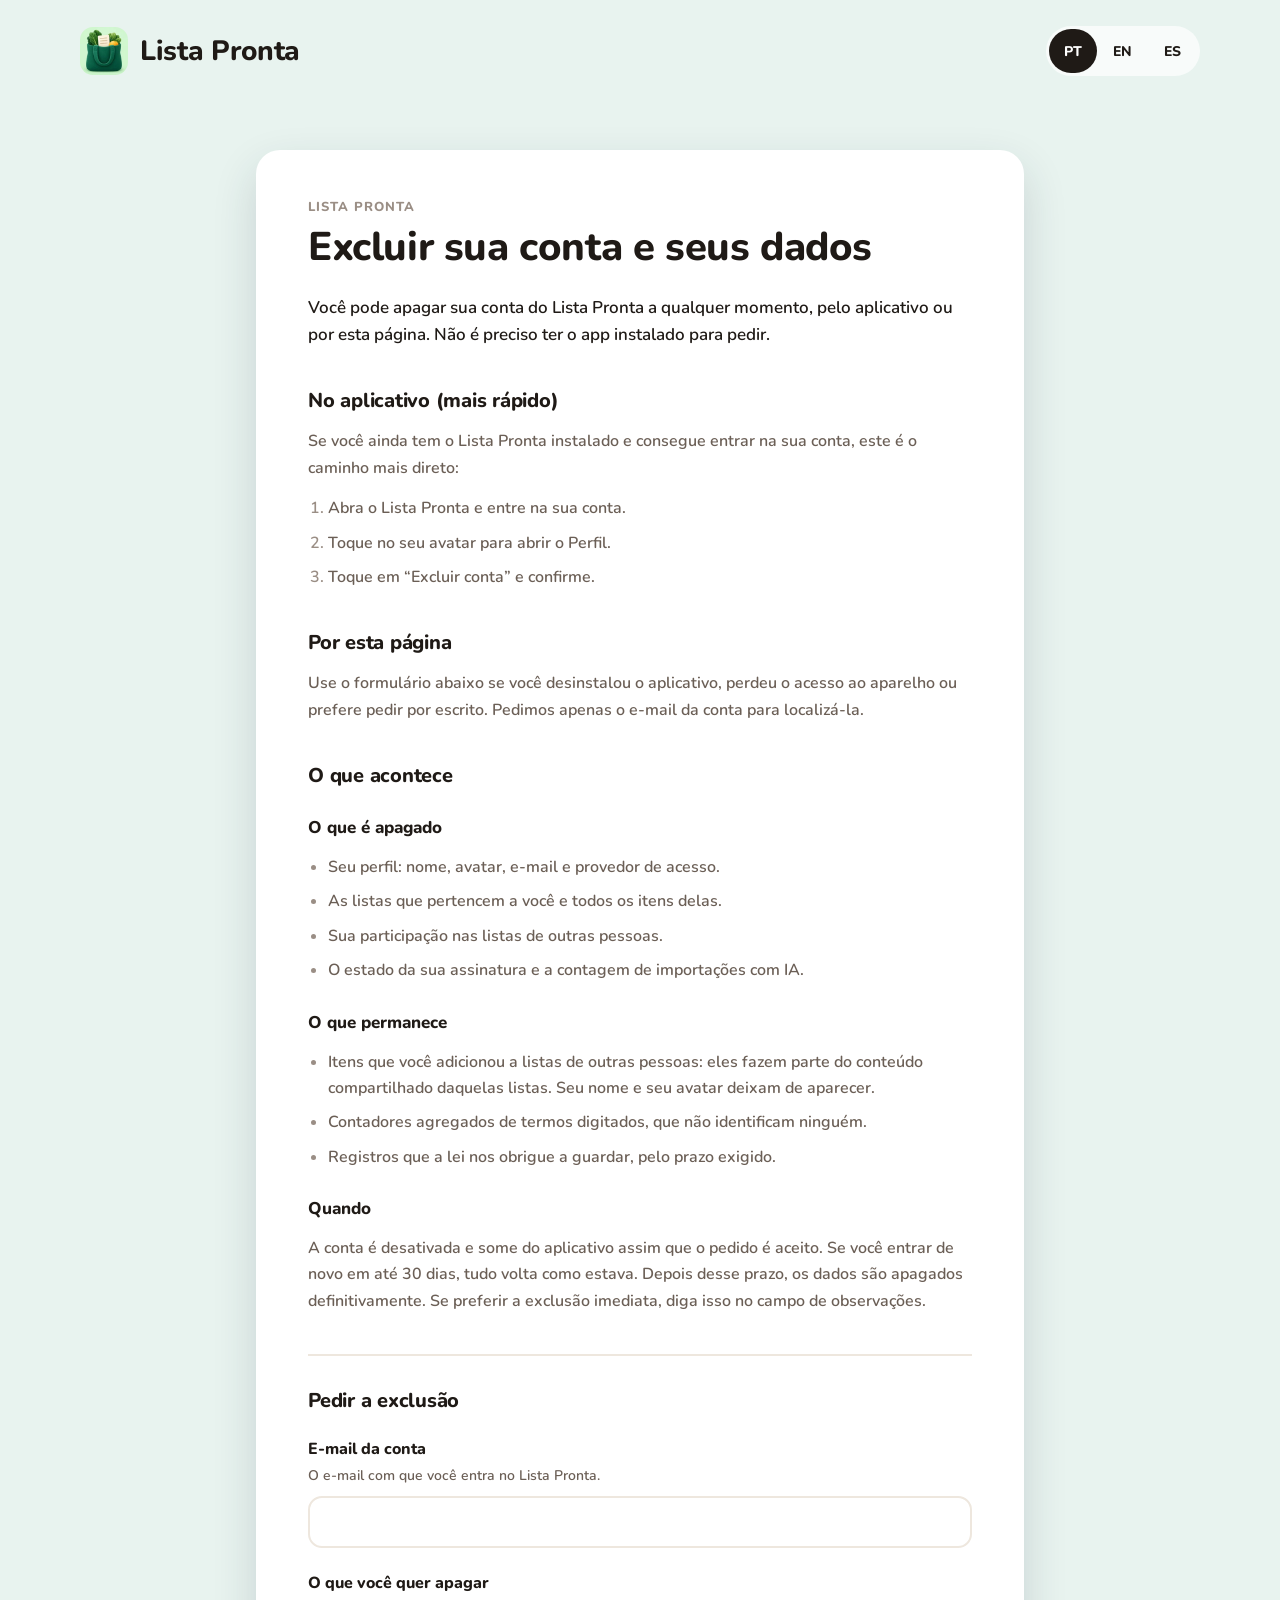
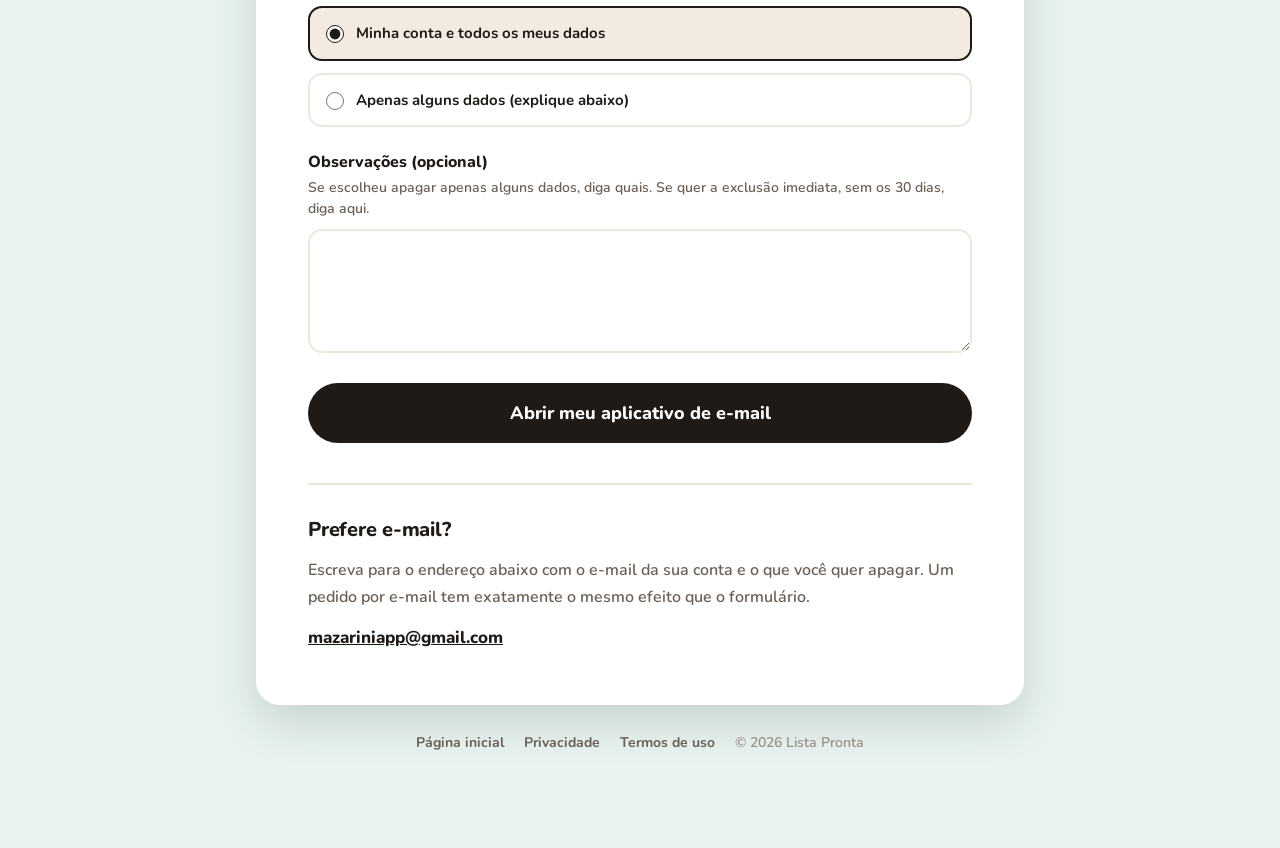
==== commit 018530b9: "Site: pale mint ground (#E8F3EF) Follows the app, whose shipped ground (ThemePalette.Sky in Palettes" ====
--- a/delete-account/index.html
+++ b/delete-account/index.html
@@ -5,7 +5,7 @@
 <meta name="viewport" content="width=device-width, initial-scale=1">
 <title>Excluir sua conta e seus dados — Lista Pronta</title>
 <meta name="description" content="Peça a exclusão da sua conta do Lista Pronta e de todos os seus dados, pelo aplicativo ou por esta página.">
-<meta name="theme-color" content="#D3E8F9">
+<meta name="theme-color" content="#E8F3EF">
 <link rel="icon" href="/assets/appicon.webp" type="image/webp">
 <link rel="apple-touch-icon" href="/assets/appicon.webp">
 <link rel="canonical" href="https://listapronta.app/delete-account/">
--- a/styles.css
+++ b/styles.css
@@ -14,7 +14,7 @@
   --badge-bg: #F6EFE6;
   --checked-ink: #8E837A;
 
-  --ground: #D3E8F9;        /* sky ground — landing page */
+  --ground: #E8F3EF;        /* pale mint ground — landing page, matches the app */
   --ground-mint: #D4EFDA;   /* mint ground — invitation page */
   --icon-green: #CEF7CE;
 
